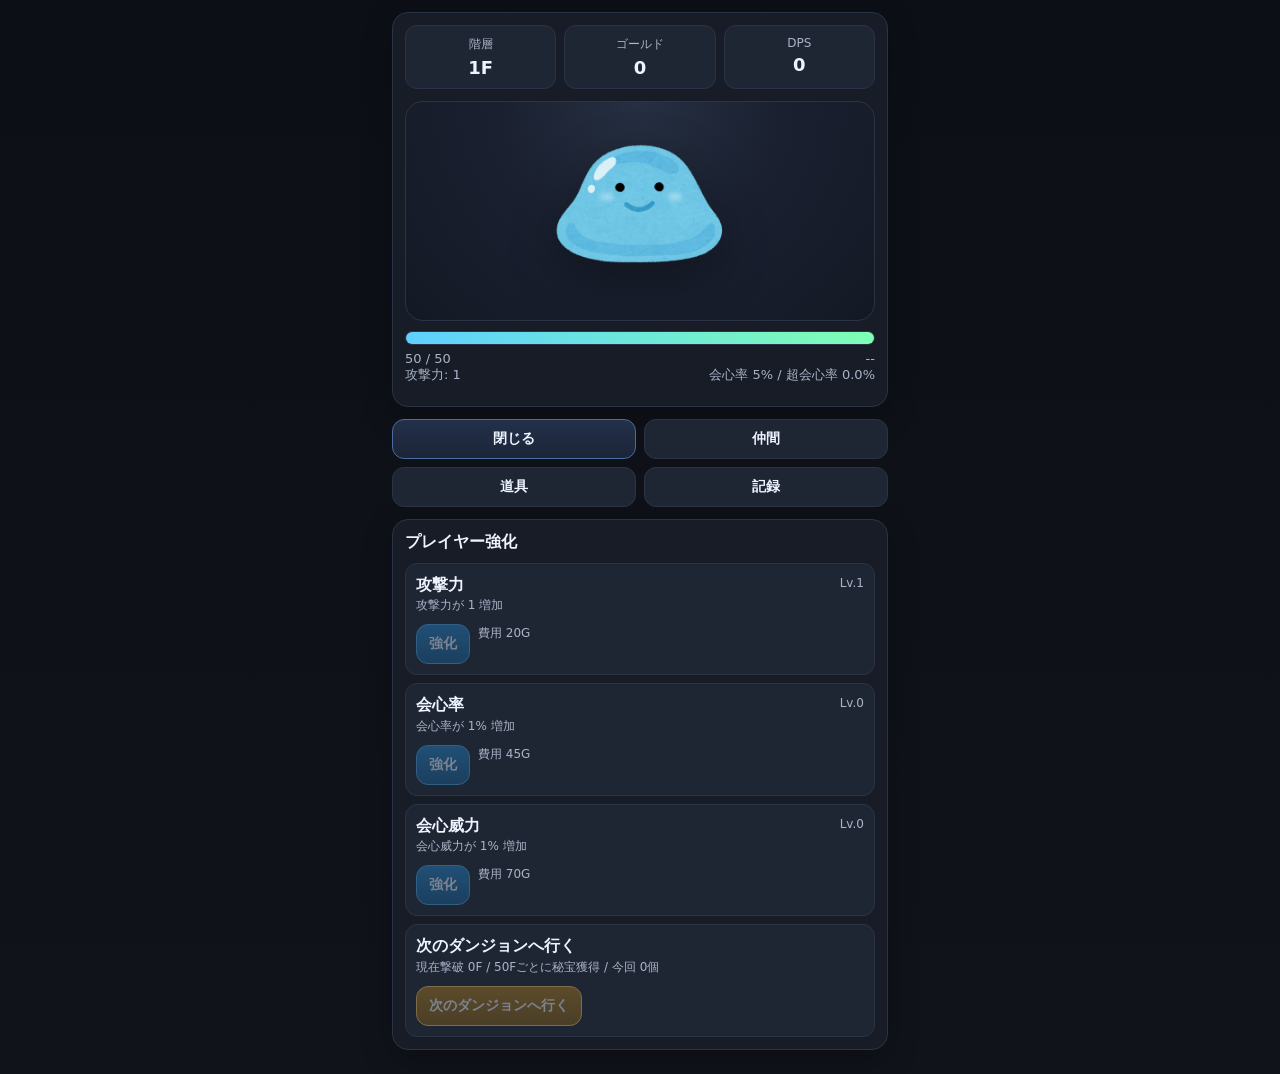
==== public/index.html @ 1d8b42c0 "テストリリース前調整" ====
<!DOCTYPE html>
<html lang="ja">

<head>
  <meta charset="UTF-8" />
  <meta name="viewport"
    content="width=device-width, initial-scale=1.0, maximum-scale=1.0, user-scalable=no, viewport-fit=cover" />
  <title>ポチポチ秘宝ハンター</title>
  <link id="appStylesheet" rel="stylesheet" href="" />
  <script>
    document.write(
      `<script src="js/version.js?t=${Date.now()}"><\/script>`,
    );
  </script>
  <script>
    (function () {
      const version = window.GameVersion || "dev";
      const assetVersion = encodeURIComponent(version);
      const storageKey = "clicker_hackslash_asset_version";
      const previousVersion = localStorage.getItem(storageKey);
      const params = new URLSearchParams(window.location.search);
      const reloadMarker = params.get("_appv");

      window.GameVersion = version;

      document.getElementById("appStylesheet").href =
        `css/style.css?v=${assetVersion}`;

      if (
        previousVersion &&
        previousVersion !== assetVersion &&
        reloadMarker !== assetVersion
      ) {
        localStorage.setItem(storageKey, assetVersion);
        params.set("_appv", assetVersion);
        const query = params.toString();
        window.location.replace(
          `${window.location.pathname}${query ? `?${query}` : ""}${window.location.hash}`,
        );
        return;
      }

      localStorage.setItem(storageKey, assetVersion);
    })();
  </script>
</head>

<body>
  <div class="app">
    <section class="panel battle-panel">
      <div class="topbar">
        <div class="stat-card">
          <div class="label">階層</div>
          <div id="floorValue" class="value">1F</div>
        </div>
        <div class="stat-card">
          <div class="label">ゴールド</div>
          <div id="goldValue" class="value">0</div>
        </div>
        <div class="stat-card">
          <div class="label">DPS</div>
          <div id="dpsValue" class="value">0</div>
        </div>
      </div>

      <div id="enemyArea" class="enemy-area">
        <button id="enemyButton" class="enemy" aria-label="敵を攻撃"></button>
      </div>

      <div class="hpbar">
        <div id="hpFill" class="hpfill"></div>
      </div>
      <div class="hptext">
        <span id="hpText">0 / 0</span>
        <span id="timerText">--</span>
      </div>
      <div class="subline">
        <span id="tapInfo">攻撃力: 1</span>
        <span id="critInfo">会心率 5%</span>
      </div>
      <div class="battle-actions">
        <button id="challengeBossBtn" class="btn warn" style="display:none;">ボスに挑戦</button>
        <button id="escapeBossBtn" class="btn danger" style="display:none;">逃げる</button>
      </div>
    </section>

    <nav class="tabs">
      <button class="tab-btn active" data-tab="upgrade">強化</button>
      <button class="tab-btn" data-tab="party">仲間</button>
      <button class="tab-btn" data-tab="equip">道具</button>
      <button class="tab-btn" data-tab="record">記録</button>
    </nav>

    <section id="screen-battle" class="screen panel">
      <div class="section-title">戦闘ログ</div>
      <div id="log" class="log"></div>
    </section>

    <section id="screen-upgrade" class="screen active panel">
      <div class="section-title">プレイヤー強化</div>
      <div class="list">
        <div class="row-card">
          <div class="row-top">
            <div>
              <div class="item-name">攻撃力</div>
              <div id="tapDescriptionText" class="small">攻撃力が 1 増加</div>
            </div>
            <div id="tapLevelText" class="small">Lv.1</div>
          </div>
          <div class="actions">
            <button id="buyTapBtn" class="btn primary">強化</button>
            <div id="buyTapCost" class="small"></div>
          </div>
        </div>

        <div class="row-card">
          <div class="row-top">
            <div>
              <div class="item-name">会心率</div>
              <div id="critDescriptionText" class="small">会心率が 1% 増加</div>
            </div>
            <div id="critLevelText" class="small">Lv.0</div>
          </div>
          <div class="actions">
            <button id="buyCritBtn" class="btn primary">強化</button>
            <div id="buyCritCost" class="small"></div>
          </div>
        </div>

        <div class="row-card">
          <div class="row-top">
            <div>
              <div class="item-name">会心威力</div>
              <div id="critDmgDescriptionText" class="small">会心威力が 1% 増加</div>
            </div>
            <div id="critDmgLevelText" class="small">Lv.0</div>
          </div>
          <div class="actions">
            <button id="buyCritDmgBtn" class="btn primary">強化</button>
            <div id="buyCritDmgCost" class="small"></div>
          </div>
        </div>

        <div class="row-card">
          <div class="row-top">
            <div>
              <div class="item-name">次のダンジョンへ行く</div>
              <div id="rebirthDescriptionText" class="small">50Fごとに秘宝を獲得できます</div>
            </div>
          </div>
          <div class="actions">
            <button id="rebirthBtn" class="btn warn" data-rebirth="1" disabled>次のダンジョンへ行く</button>
          </div>
        </div>
      </div>
    </section>

    <section id="screen-party" class="screen panel">
      <div class="panel-inner-gap">
        <div class="section-title">仲間一覧</div>
        <div class="small">仲間を雇うと自動で敵を攻撃します。ここでパーティーレベルを強化できます。</div>
        <div id="allyList" class="list mt8"></div>
      </div>
    </section>

    <section id="screen-equip" class="screen panel">
      <div class="item-subtabs">
        <button class="item-tab-btn active" data-item-tab="equip">装備</button>
        <button class="item-tab-btn" data-item-tab="treasure">秘宝</button>
      </div>

      <div id="item-tab-equip" class="item-pane active">
        <div class="panel-inner-gap">
          <div class="section-title">装備中</div>
          <div class="equip-slots">
            <div id="gogglesSlot" class="row-card"></div>
            <div id="compassSlot" class="row-card"></div>
          </div>
        </div>
        <div id="itemSettingsSection" class="panel-inner-gap"></div>
        <div class="panel-inner-gap">
          <div class="section-title">所持装備</div>
          <div id="inventoryList" class="list"></div>
        </div>
      </div>

      <div id="item-tab-treasure" class="item-pane">
        <div class="section-title">秘宝</div>
        <div class="row-card small">まだ秘宝を持っていません。</div>
      </div>
    </section>

    <section id="screen-record" class="screen panel">
      <div class="item-subtabs">
        <button class="item-tab-btn record-tab-btn active" data-record-tab="record">記録</button>
        <button class="item-tab-btn record-tab-btn" data-record-tab="settings">設定</button>
      </div>

      <div id="record-tab-record" class="item-pane active">
        <div class="section-title section-title-inline"><span>記録</span><span id="recordVersionText"
            class="section-title-meta"></span></div>
        <div id="statusList" class="list"></div>
      </div>

      <div id="record-tab-settings" class="item-pane">
        <div class="section-title">設定</div>
        <div id="recordSettingsList" class="list"></div>
      </div>
    </section>
  </div>

  <script>
    (function () {
      const assetVersion = encodeURIComponent(
        window.GameVersion || "dev",
      );
      const params = new URLSearchParams(window.location.search);
      if (params.get("_appv") === assetVersion) {
        params.delete("_appv");
        const query = params.toString();
        window.history.replaceState(
          null,
          "",
          `${window.location.pathname}${query ? `?${query}` : ""}${window.location.hash}`,
        );
      }

      const scripts = [
        "js/config.js",
        "js/state.js",
        "js/items.js",
        "js/enemies.js",
        "js/allies.js",
        "js/battle.js",
        "js/ui.js",
        "js/rebirth.js",
        "js/main.js",
      ];

      function loadScript(index) {
        if (index >= scripts.length) return;
        const script = document.createElement("script");
        script.src = `${scripts[index]}?v=${assetVersion}`;
        script.async = false;
        script.onload = () => loadScript(index + 1);
        document.body.appendChild(script);
      }

      loadScript(0);
    })();
  </script>
</body>

</html>
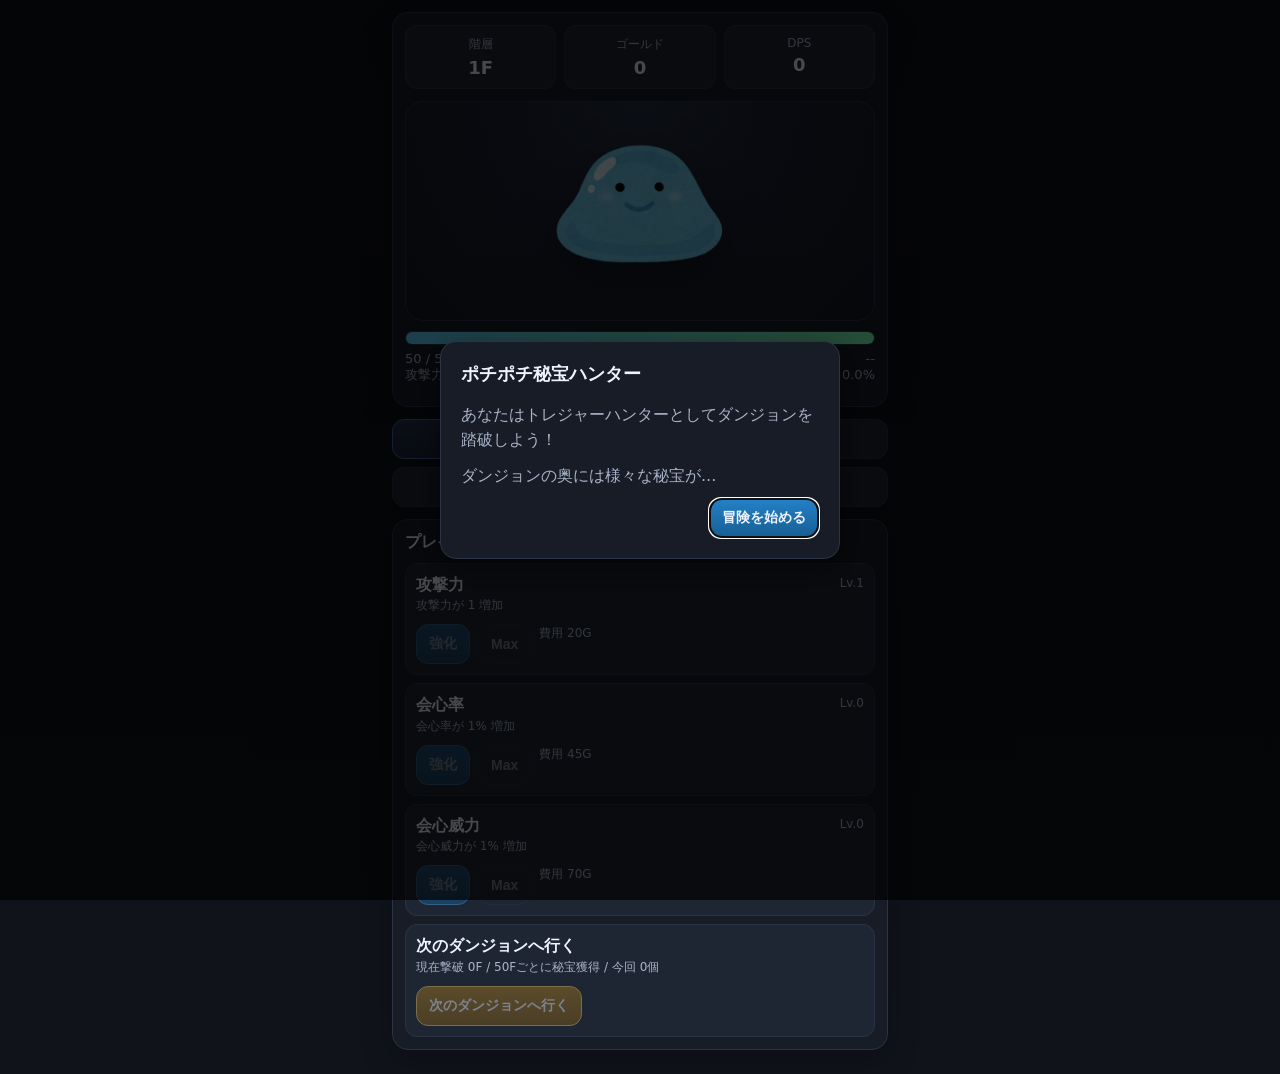
==== commit 9c37dd6f: "調整 Co-authored-by: Copilot <copilot@github.com>" ====
--- a/public/index.html
+++ b/public/index.html
@@ -109,6 +109,7 @@
           </div>
           <div class="actions">
             <button id="buyTapBtn" class="btn primary">強化</button>
+            <button id="maxTapBtn" class="btn">Max</button>
             <div id="buyTapCost" class="small"></div>
           </div>
         </div>
@@ -123,6 +124,7 @@
           </div>
           <div class="actions">
             <button id="buyCritBtn" class="btn primary">強化</button>
+            <button id="maxCritBtn" class="btn">Max</button>
             <div id="buyCritCost" class="small"></div>
           </div>
         </div>
@@ -137,6 +139,7 @@
           </div>
           <div class="actions">
             <button id="buyCritDmgBtn" class="btn primary">強化</button>
+            <button id="maxCritDmgBtn" class="btn">Max</button>
             <div id="buyCritDmgCost" class="small"></div>
           </div>
         </div>
@@ -251,4 +254,4 @@
   </script>
 </body>
 
-</html>+</html>
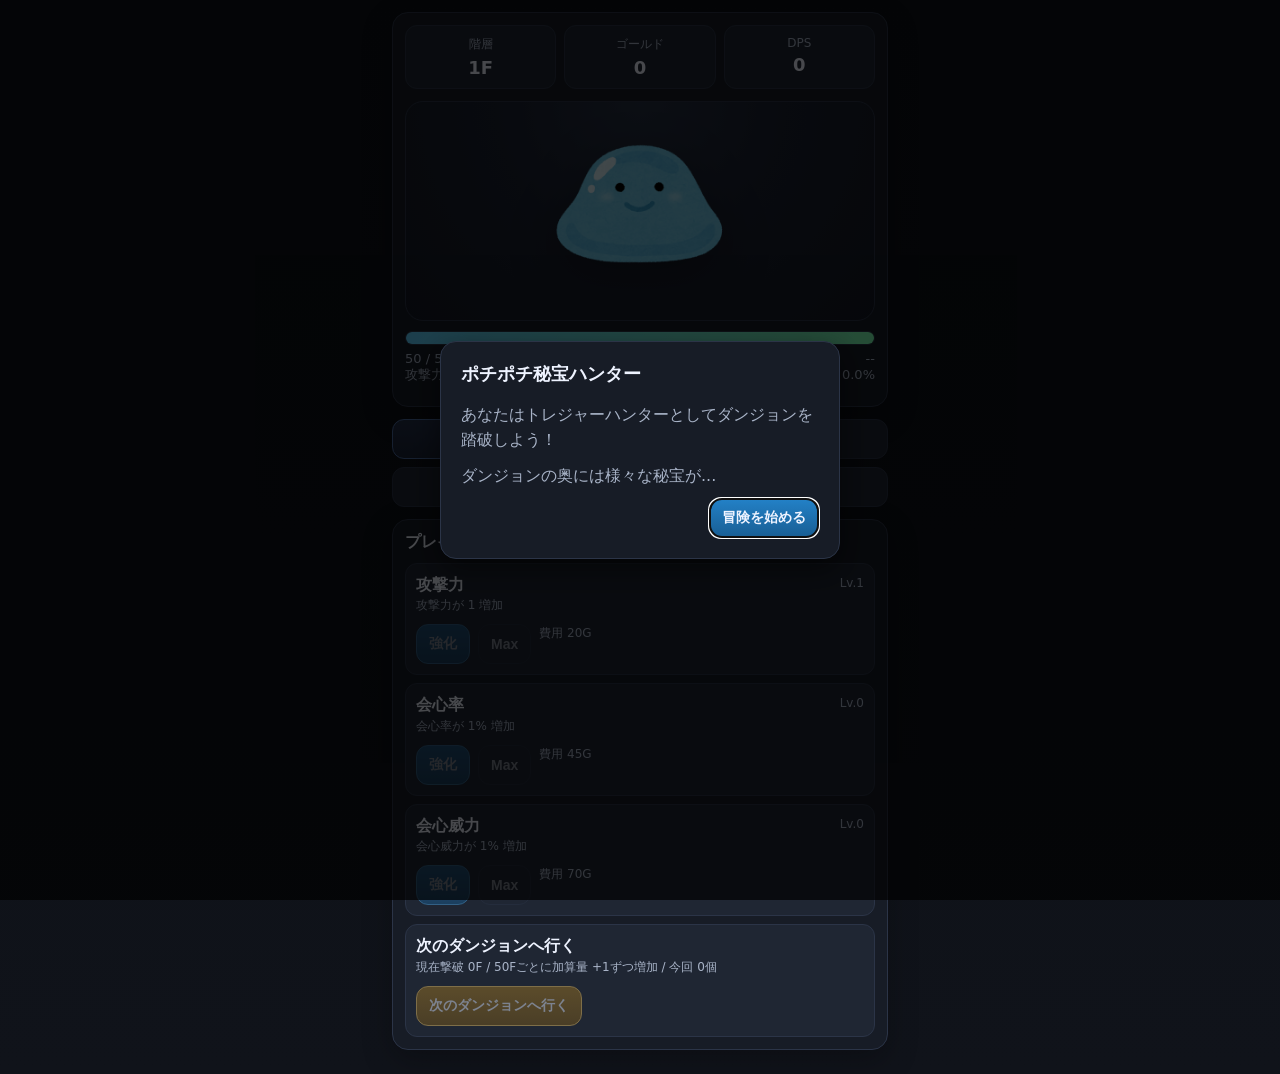
==== commit 230f8361: "秘宝入手個数調整" ====
--- a/public/index.html
+++ b/public/index.html
@@ -148,7 +148,7 @@
           <div class="row-top">
             <div>
               <div class="item-name">次のダンジョンへ行く</div>
-              <div id="rebirthDescriptionText" class="small">50Fごとに秘宝を獲得できます</div>
+              <div id="rebirthDescriptionText" class="small">50Fごとに秘宝の加算量が+1ずつ増えます</div>
             </div>
           </div>
           <div class="actions">
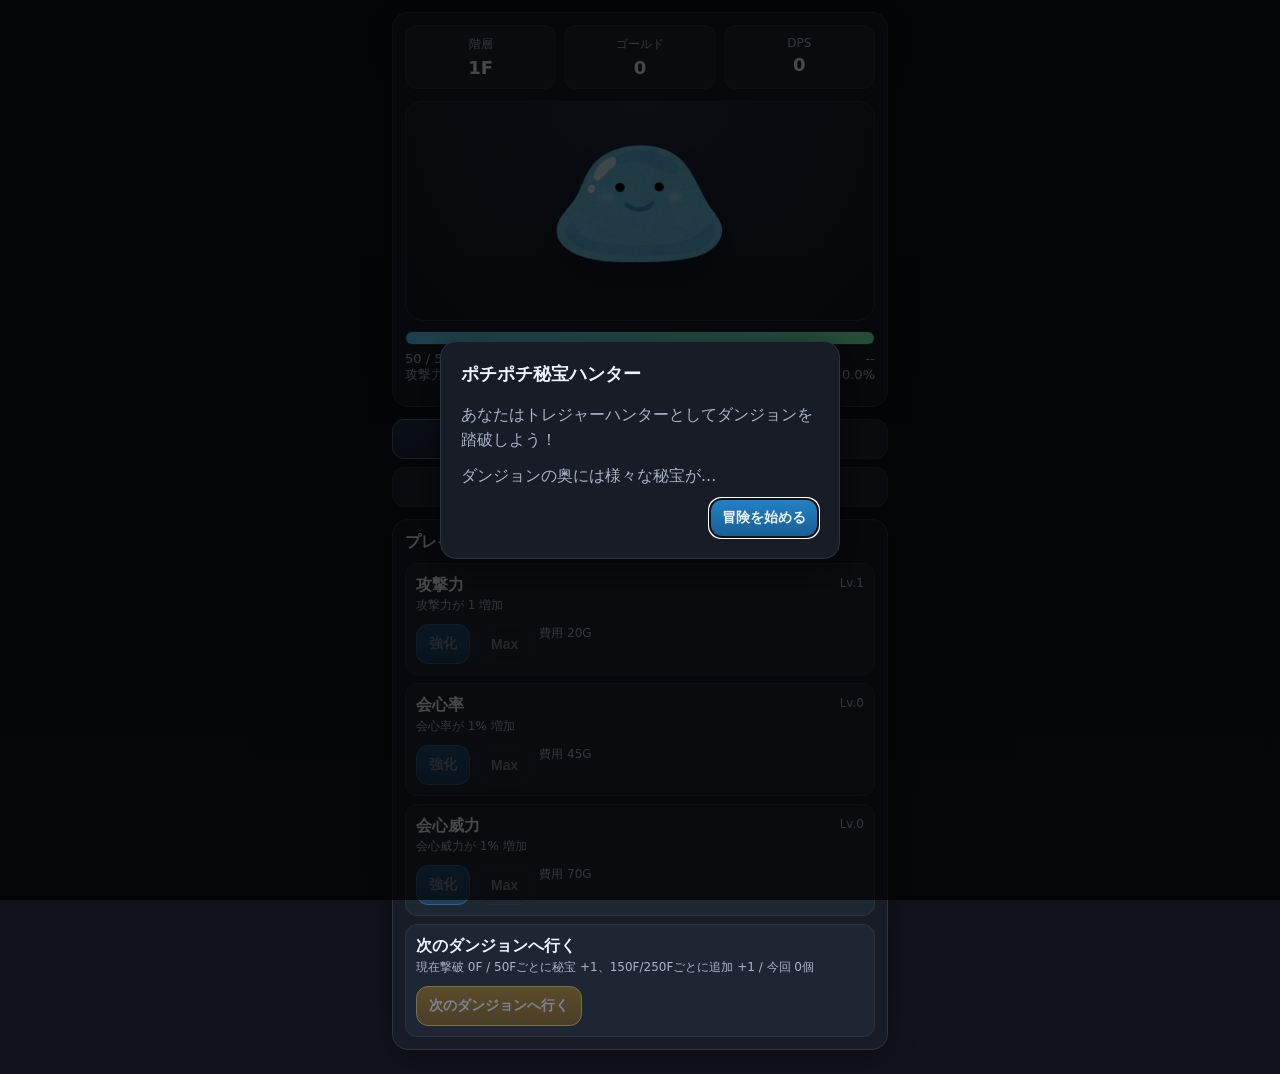
==== commit 203a0193: "調整" ====
--- a/public/index.html
+++ b/public/index.html
@@ -148,7 +148,7 @@
           <div class="row-top">
             <div>
               <div class="item-name">次のダンジョンへ行く</div>
-              <div id="rebirthDescriptionText" class="small">50Fごとに秘宝の加算量が+1ずつ増えます</div>
+              <div id="rebirthDescriptionText" class="small">50Fごとに秘宝+1、150F/250Fごとに追加+1</div>
             </div>
           </div>
           <div class="actions">
@@ -237,6 +237,7 @@
         "js/battle.js",
         "js/ui.js",
         "js/rebirth.js",
+        "js/save-reset.js",
         "js/main.js",
       ];
 
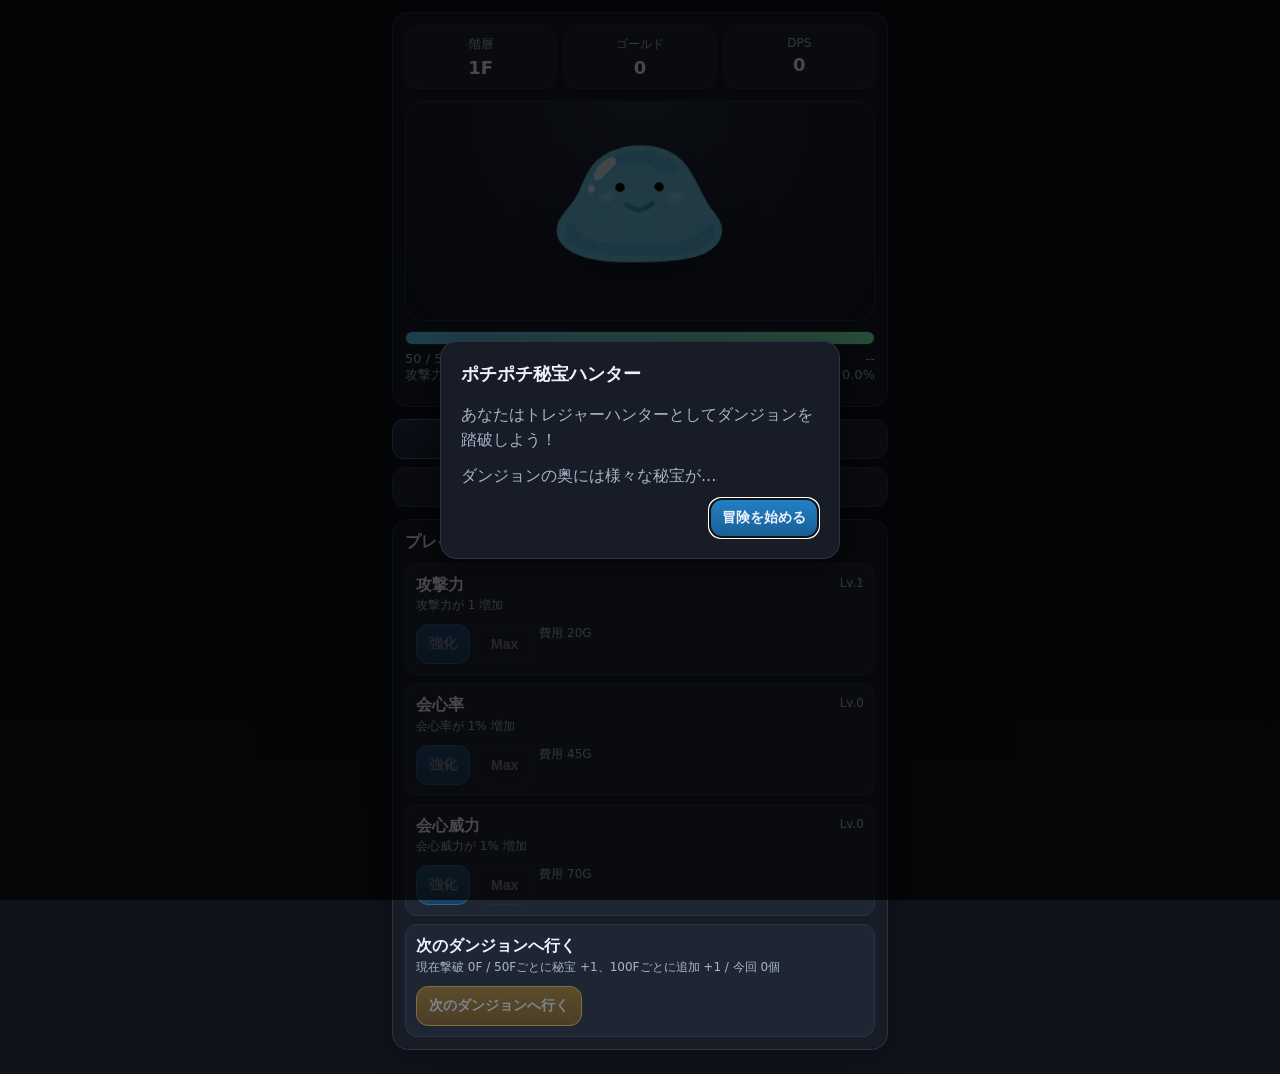
==== commit c15ed08a: "秘宝取得数調整" ====
--- a/public/index.html
+++ b/public/index.html
@@ -148,7 +148,7 @@
           <div class="row-top">
             <div>
               <div class="item-name">次のダンジョンへ行く</div>
-              <div id="rebirthDescriptionText" class="small">50Fごとに秘宝+1、150F/250Fごとに追加+1</div>
+              <div id="rebirthDescriptionText" class="small">50Fごとに秘宝+1、100Fごとに追加+1</div>
             </div>
           </div>
           <div class="actions">
